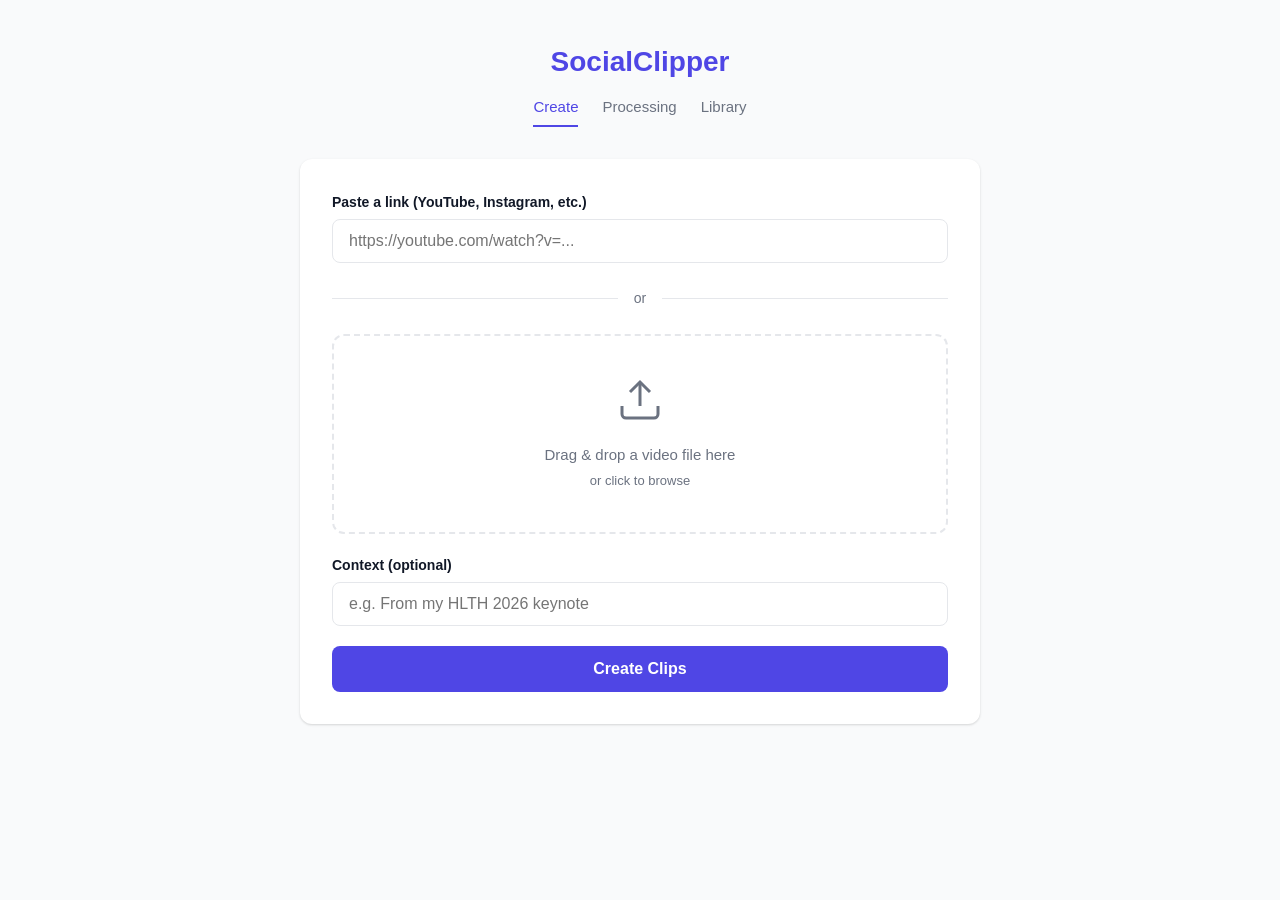
==== static/index.html @ 89638827 "Initial release of SocialClipper AI-powered video-to-social-clips pipeline: transcribe videos with M" ====
<!DOCTYPE html>
<html lang="en">
<head>
    <meta charset="UTF-8">
    <meta name="viewport" content="width=device-width, initial-scale=1.0">
    <title>SocialClipper</title>
    <link rel="stylesheet" href="/static/style.css">
    <link rel="icon" type="image/svg+xml" href="/static/favicon.svg">
</head>
<body>
    <div class="container">
        <!-- Header -->
        <header>
            <h1>SocialClipper</h1>
            <nav class="nav" id="main-nav">
                <a href="/" class="active">Create</a>
                <a href="/processing">Processing</a>
                <a href="/library">Library</a>
            </nav>
        </header>

        <!-- Input Section -->
        <section id="input-section" class="card">
            <form id="job-form">
                <!-- URL Input -->
                <div class="input-group">
                    <label for="url-input">Paste a link (YouTube, Instagram, etc.)</label>
                    <input type="text" id="url-input" name="url"
                           placeholder="https://youtube.com/watch?v=..."
                           autocomplete="off">
                </div>

                <div class="divider"><span>or</span></div>

                <!-- File Upload -->
                <div class="upload-area" id="upload-area">
                    <div class="upload-icon">
                        <svg width="48" height="48" viewBox="0 0 24 24" fill="none" stroke="currentColor" stroke-width="1.5">
                            <path d="M21 15v4a2 2 0 01-2 2H5a2 2 0 01-2-2v-4"/>
                            <polyline points="17 8 12 3 7 8"/>
                            <line x1="12" y1="3" x2="12" y2="15"/>
                        </svg>
                    </div>
                    <p>Drag & drop a video file here</p>
                    <p class="upload-hint">or click to browse</p>
                    <input type="file" id="file-input" accept="video/*" hidden>
                    <p id="file-name" class="file-name" hidden></p>
                </div>

                <!-- Context (optional) -->
                <div class="input-group">
                    <label for="context-input">Context (optional)</label>
                    <input type="text" id="context-input" name="context"
                           placeholder="e.g. From my HLTH 2026 keynote">
                </div>

                <!-- Submit -->
                <button type="submit" id="submit-btn" class="btn-primary">
                    Create Clips
                </button>
            </form>
        </section>

        <!-- Progress Section -->
        <section id="progress-section" class="card" hidden>
            <h2>Processing your video...</h2>
            <div class="progress-bar-container">
                <div class="progress-bar" id="progress-bar"></div>
            </div>
            <div id="progress-log" class="progress-log"></div>
        </section>

        <!-- Results Section -->
        <section id="results-section" hidden>
            <!-- Summary -->
            <div class="card" id="summary-card">
                <h2 id="result-title"></h2>
                <p id="result-summary"></p>
                <div id="result-themes" class="tags"></div>
                <a id="download-all-btn" class="btn-secondary" href="#" download>
                    Download All (ZIP)
                </a>
            </div>

            <!-- Clips -->
            <div id="clips-container"></div>
        </section>

        <!-- Error Section -->
        <section id="error-section" class="card error-card" hidden>
            <h2>Something went wrong</h2>
            <p id="error-message"></p>
            <button onclick="resetUI()" class="btn-secondary">Try Again</button>
        </section>
    </div>

    <script src="/static/app.js"></script>
    <script src="/static/nav-badge.js"></script>
</body>
</html>
---- static/style.css ----
/* ============================================================
   SocialClipper — Clean, minimal design
   ============================================================ */

:root {
    --primary: #4F46E5;
    --primary-hover: #4338CA;
    --bg: #F9FAFB;
    --card-bg: #FFFFFF;
    --text: #111827;
    --text-light: #6B7280;
    --border: #E5E7EB;
    --success: #059669;
    --error: #DC2626;
    --radius: 12px;
    --shadow: 0 1px 3px rgba(0,0,0,0.1), 0 1px 2px rgba(0,0,0,0.06);
}

* { box-sizing: border-box; margin: 0; padding: 0; }

body {
    font-family: -apple-system, BlinkMacSystemFont, "Segoe UI", Roboto, sans-serif;
    background: var(--bg);
    color: var(--text);
    line-height: 1.6;
    min-height: 100vh;
}

.container {
    max-width: 720px;
    margin: 0 auto;
    padding: 40px 20px 80px;
}

/* Header */
header {
    text-align: center;
    margin-bottom: 32px;
}

header h1 {
    font-size: 28px;
    font-weight: 700;
    color: var(--primary);
}

header .subtitle {
    color: var(--text-light);
    font-size: 16px;
    margin-top: 4px;
}

/* Nav */
.nav {
    display: flex;
    justify-content: center;
    gap: 24px;
    margin-top: 4px;
}
.nav a {
    color: var(--text-light);
    text-decoration: none;
    font-size: 15px;
    font-weight: 500;
    padding: 6px 0;
    border-bottom: 2px solid transparent;
    transition: all 0.15s;
}
.nav a:hover { color: var(--primary); }
.nav a.active {
    color: var(--primary);
    border-bottom-color: var(--primary);
}

/* Cards */
.card {
    background: var(--card-bg);
    border-radius: var(--radius);
    box-shadow: var(--shadow);
    padding: 32px;
    margin-bottom: 24px;
}

/* Input Group */
.input-group {
    margin-bottom: 20px;
}

.input-group label {
    display: block;
    font-size: 14px;
    font-weight: 600;
    color: var(--text);
    margin-bottom: 6px;
}

.input-group input[type="text"] {
    width: 100%;
    padding: 12px 16px;
    border: 1px solid var(--border);
    border-radius: 8px;
    font-size: 16px;
    color: var(--text);
    transition: border-color 0.15s;
}

.input-group input[type="text"]:focus {
    outline: none;
    border-color: var(--primary);
    box-shadow: 0 0 0 3px rgba(79, 70, 229, 0.1);
}

/* Divider */
.divider {
    display: flex;
    align-items: center;
    gap: 16px;
    margin: 24px 0;
    color: var(--text-light);
    font-size: 14px;
}

.divider::before, .divider::after {
    content: "";
    flex: 1;
    height: 1px;
    background: var(--border);
}

/* Upload Area */
.upload-area {
    border: 2px dashed var(--border);
    border-radius: var(--radius);
    padding: 40px 20px;
    text-align: center;
    cursor: pointer;
    transition: border-color 0.15s, background 0.15s;
    margin-bottom: 20px;
}

.upload-area:hover, .upload-area.dragover {
    border-color: var(--primary);
    background: rgba(79, 70, 229, 0.03);
}

.upload-area.has-file {
    border-color: var(--success);
    background: rgba(5, 150, 105, 0.03);
}

.upload-icon {
    color: var(--text-light);
    margin-bottom: 12px;
}

.upload-area p {
    color: var(--text-light);
    font-size: 15px;
}

.upload-hint {
    font-size: 13px !important;
    margin-top: 4px;
}

.file-name {
    font-weight: 600;
    color: var(--success) !important;
    margin-top: 8px;
}

/* Buttons */
.btn-primary {
    display: block;
    width: 100%;
    padding: 14px 24px;
    background: var(--primary);
    color: white;
    border: none;
    border-radius: 8px;
    font-size: 16px;
    font-weight: 600;
    cursor: pointer;
    transition: background 0.15s;
    margin-top: 8px;
}

.btn-primary:hover { background: var(--primary-hover); }
.btn-primary:disabled {
    opacity: 0.5;
    cursor: not-allowed;
}

.btn-secondary {
    display: inline-block;
    padding: 10px 20px;
    background: var(--bg);
    color: var(--text);
    border: 1px solid var(--border);
    border-radius: 8px;
    font-size: 14px;
    font-weight: 600;
    text-decoration: none;
    cursor: pointer;
    transition: background 0.15s;
}

.btn-secondary:hover { background: var(--border); }

.btn-copy {
    display: inline-flex;
    align-items: center;
    gap: 6px;
    padding: 8px 16px;
    background: var(--primary);
    color: white;
    border: none;
    border-radius: 6px;
    font-size: 13px;
    font-weight: 600;
    cursor: pointer;
    transition: background 0.15s;
}

.btn-copy:hover { background: var(--primary-hover); }
.btn-copy.copied {
    background: var(--success);
}

.btn-download-clip {
    display: inline-flex;
    align-items: center;
    gap: 6px;
    padding: 8px 16px;
    background: transparent;
    color: var(--primary);
    border: 1px solid var(--primary);
    border-radius: 6px;
    font-size: 13px;
    font-weight: 600;
    text-decoration: none;
    cursor: pointer;
    transition: all 0.15s;
}

.btn-download-clip:hover {
    background: rgba(79, 70, 229, 0.05);
}

/* Progress */
.progress-bar-container {
    width: 100%;
    height: 6px;
    background: var(--border);
    border-radius: 3px;
    overflow: hidden;
    margin: 16px 0;
}

.progress-bar {
    height: 100%;
    background: var(--primary);
    border-radius: 3px;
    width: 0%;
    transition: width 0.3s;
}

.progress-log {
    max-height: 200px;
    overflow-y: auto;
    font-size: 13px;
    color: var(--text-light);
    line-height: 1.8;
}

.progress-log p {
    padding: 2px 0;
}

.progress-log p:last-child {
    color: var(--text);
    font-weight: 500;
}

/* Tags */
.tags {
    display: flex;
    flex-wrap: wrap;
    gap: 8px;
    margin: 12px 0;
}

.tag {
    display: inline-block;
    padding: 4px 12px;
    background: rgba(79, 70, 229, 0.08);
    color: var(--primary);
    border-radius: 20px;
    font-size: 13px;
    font-weight: 500;
}

.tag.platform {
    background: rgba(5, 150, 105, 0.08);
    color: var(--success);
}

.tag.pillar {
    background: rgba(217, 119, 6, 0.08);
    color: #B45309;
}

/* Clip Card */
.clip-card {
    background: var(--card-bg);
    border-radius: var(--radius);
    box-shadow: var(--shadow);
    padding: 28px;
    margin-bottom: 20px;
}

.clip-card h3 {
    font-size: 18px;
    font-weight: 700;
    margin-bottom: 8px;
}

.clip-meta {
    display: flex;
    flex-wrap: wrap;
    gap: 8px;
    margin-bottom: 16px;
}

.clip-video {
    width: 100%;
    border-radius: 8px;
    margin-bottom: 16px;
    background: #000;
}

.draft-box {
    background: var(--bg);
    border: 1px solid var(--border);
    border-radius: 8px;
    padding: 16px;
    margin-bottom: 12px;
    white-space: pre-wrap;
    font-size: 14px;
    line-height: 1.7;
    color: var(--text);
}

.clip-actions {
    display: flex;
    gap: 10px;
    flex-wrap: wrap;
}

/* Error */
.error-card {
    border-left: 4px solid var(--error);
}

.error-card h2 { color: var(--error); }

#error-message {
    margin: 12px 0;
    color: var(--text-light);
}

/* Responsive */
@media (max-width: 600px) {
    .container { padding: 20px 16px 60px; }
    .card { padding: 24px 20px; }
    header h1 { font-size: 24px; }
}
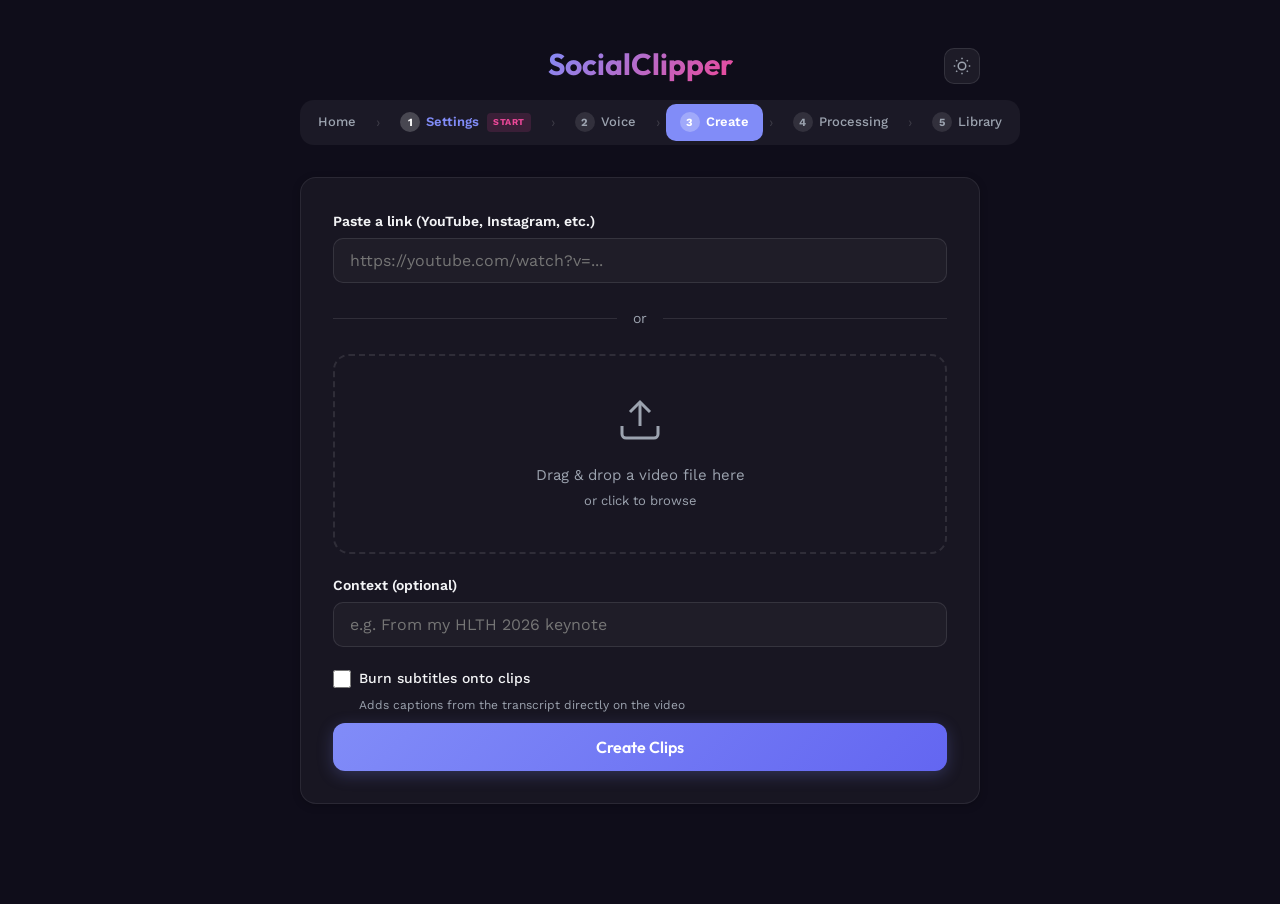
==== commit 742344f6: "Add voice strategy, settings UI, welcome page, and major UX improvements New features: - Voice Strat" ====
--- a/static/index.html
+++ b/static/index.html
@@ -11,13 +11,31 @@
     <div class="container">
         <!-- Header -->
         <header>
-            <h1>SocialClipper</h1>
+            <h1><a href="/welcome" style="color: var(--primary); text-decoration: none;">SocialClipper</a></h1>
             <nav class="nav" id="main-nav">
-                <a href="/" class="active">Create</a>
-                <a href="/processing">Processing</a>
-                <a href="/library">Library</a>
+                <div class="nav-item"><a href="/welcome" class="nav-link">Home</a></div>
+                <span class="nav-arrow">&#8250;</span>
+                <div class="nav-item"><a href="/settings" class="nav-link start-here"><span class="nav-number">1</span> Settings <span class="start-badge">Start</span></a></div>
+                <span class="nav-arrow">&#8250;</span>
+                <div class="nav-item"><a href="/voice" class="nav-link"><span class="nav-number">2</span> Voice</a></div>
+                <span class="nav-arrow">&#8250;</span>
+                <div class="nav-item"><a href="/create" class="nav-link active"><span class="nav-number">3</span> Create</a></div>
+                <span class="nav-arrow">&#8250;</span>
+                <div class="nav-item"><a href="/processing" class="nav-link"><span class="nav-number">4</span> Processing</a></div>
+                <span class="nav-arrow">&#8250;</span>
+                <div class="nav-item"><a href="/library" class="nav-link"><span class="nav-number">5</span> Library</a></div>
             </nav>
         </header>
+
+        <!-- API key banner (shown if not configured) -->
+        <div id="api-key-banner" class="voice-banner" style="border-color: rgba(220, 38, 38, 0.3); background: rgba(220, 38, 38, 0.05);" hidden>
+            <p>No API key configured. <a href="/settings" style="color: var(--error);">Add your Anthropic API key</a> in Settings before creating clips.</p>
+        </div>
+
+        <!-- Voice strategy banner (shown if not configured) -->
+        <div id="voice-banner" class="voice-banner" hidden>
+            <p>No voice strategy set up yet. <a href="/voice">Set up your voice</a> so we know what to look for in your videos.</p>
+        </div>
 
         <!-- Input Section -->
         <section id="input-section" class="card">
@@ -52,6 +70,17 @@
                     <label for="context-input">Context (optional)</label>
                     <input type="text" id="context-input" name="context"
                            placeholder="e.g. From my HLTH 2026 keynote">
+                </div>
+
+                <!-- Options -->
+                <div class="input-group" style="margin-bottom: 8px;">
+                    <label style="display: flex; align-items: center; gap: 8px; cursor: pointer; font-weight: 500;">
+                        <input type="checkbox" id="subtitles-input" name="subtitles" style="width: 18px; height: 18px; accent-color: var(--primary);">
+                        Burn subtitles onto clips
+                    </label>
+                    <p style="font-size: 12px; color: var(--text-light); margin-top: 4px; margin-left: 26px;">
+                        Adds captions from the transcript directly on the video
+                    </p>
                 </div>
 
                 <!-- Submit -->
@@ -95,6 +124,20 @@
     </div>
 
     <script src="/static/app.js"></script>
+    <script src="/static/theme.js"></script>
     <script src="/static/nav-badge.js"></script>
+    <script>
+    // Check if API key and voice strategy are configured
+    fetch("/api/settings/api-key").then(r => r.json()).then(data => {
+        if (!data.configured) {
+            document.getElementById("api-key-banner").hidden = false;
+        }
+    }).catch(() => {});
+    fetch("/api/voice").then(r => r.json()).then(data => {
+        if (data.is_default) {
+            document.getElementById("voice-banner").hidden = false;
+        }
+    }).catch(() => {});
+    </script>
 </body>
 </html>
--- a/static/style.css
+++ b/static/style.css
@@ -1,29 +1,57 @@
 /* ============================================================
-   SocialClipper — Clean, minimal design
+   SocialClipper — Creator Vibrant Design
+   Dark bg, indigo-to-pink gradient accents, Outfit headings
    ============================================================ */
 
+@import url('https://fonts.googleapis.com/css2?family=Outfit:wght@300;400;500;600;700&family=Work+Sans:wght@300;400;500;600;700&display=swap');
+
 :root {
-    --primary: #4F46E5;
-    --primary-hover: #4338CA;
-    --bg: #F9FAFB;
+    --primary: #818CF8;
+    --primary-hover: #6366F1;
+    --primary-rgb: 129, 140, 248;
+    --accent: #EC4899;
+    --bg: #0F0D1A;
+    --card-bg: rgba(255,255,255,0.04);
+    --card-border: rgba(255,255,255,0.08);
+    --text: #F3F4F6;
+    --text-light: #9CA3AF;
+    --border: rgba(255,255,255,0.1);
+    --success: #34D399;
+    --error: #F87171;
+    --radius: 16px;
+    --shadow: 0 2px 8px rgba(0,0,0,0.2);
+    --font-heading: 'Outfit', sans-serif;
+    --font-body: 'Work Sans', -apple-system, BlinkMacSystemFont, sans-serif;
+}
+
+:root[data-theme="light"] {
+    --primary: #6366F1;
+    --primary-hover: #4F46E5;
+    --primary-rgb: 99, 102, 241;
+    --accent: #EC4899;
+    --bg: #F5F3FF;
     --card-bg: #FFFFFF;
-    --text: #111827;
+    --card-border: #E5E7EB;
+    --text: #1E1B4B;
     --text-light: #6B7280;
     --border: #E5E7EB;
     --success: #059669;
     --error: #DC2626;
-    --radius: 12px;
-    --shadow: 0 1px 3px rgba(0,0,0,0.1), 0 1px 2px rgba(0,0,0,0.06);
+    --shadow: 0 1px 3px rgba(0,0,0,0.08), 0 1px 2px rgba(0,0,0,0.04);
 }
 
 * { box-sizing: border-box; margin: 0; padding: 0; }
 
 body {
-    font-family: -apple-system, BlinkMacSystemFont, "Segoe UI", Roboto, sans-serif;
+    font-family: var(--font-body);
     background: var(--bg);
     color: var(--text);
     line-height: 1.6;
     min-height: 100vh;
+}
+
+h1, h2, h3, h4 {
+    font-family: var(--font-heading);
 }
 
 .container {
@@ -36,12 +64,21 @@
 header {
     text-align: center;
     margin-bottom: 32px;
+    position: relative;
 }
 
 header h1 {
-    font-size: 28px;
+    font-family: var(--font-heading);
+    font-size: 30px;
     font-weight: 700;
-    color: var(--primary);
+}
+
+header h1 a {
+    text-decoration: none;
+    background: linear-gradient(135deg, var(--primary), var(--accent));
+    -webkit-background-clip: text;
+    -webkit-text-fill-color: transparent;
+    background-clip: text;
 }
 
 header .subtitle {
@@ -50,35 +87,112 @@
     margin-top: 4px;
 }
 
-/* Nav */
+/* Nav — pill style */
 .nav {
     display: flex;
     justify-content: center;
-    gap: 24px;
-    margin-top: 4px;
-}
-.nav a {
+    align-items: center;
+    gap: 4px;
+    margin-top: 12px;
+    background: rgba(255,255,255,0.05);
+    border-radius: 14px;
+    padding: 4px;
+    width: fit-content;
+    margin-left: auto;
+    margin-right: auto;
+}
+:root[data-theme="light"] .nav {
+    background: rgba(99,102,241,0.06);
+}
+.nav-item {
+    display: flex;
+    align-items: center;
+}
+.nav-link {
+    display: flex;
+    align-items: center;
+    gap: 6px;
     color: var(--text-light);
     text-decoration: none;
-    font-size: 15px;
+    font-size: 13px;
     font-weight: 500;
-    padding: 6px 0;
-    border-bottom: 2px solid transparent;
+    padding: 8px 14px;
+    border-radius: 10px;
     transition: all 0.15s;
-}
-.nav a:hover { color: var(--primary); }
-.nav a.active {
+    white-space: nowrap;
+}
+.nav-link:hover { color: var(--text); background: rgba(255,255,255,0.05); }
+:root[data-theme="light"] .nav-link:hover { background: rgba(99,102,241,0.06); }
+.nav-link.active {
+    color: white;
+    background: var(--primary);
+    font-weight: 600;
+}
+.nav-link.start-here {
     color: var(--primary);
-    border-bottom-color: var(--primary);
+    font-weight: 600;
+}
+.nav-link.active.start-here {
+    color: white;
+}
+.nav-number {
+    display: inline-flex;
+    align-items: center;
+    justify-content: center;
+    width: 20px;
+    height: 20px;
+    border-radius: 50%;
+    background: rgba(255,255,255,0.1);
+    color: var(--text-light);
+    font-size: 11px;
+    font-weight: 700;
+    flex-shrink: 0;
+}
+:root[data-theme="light"] .nav-number {
+    background: rgba(99,102,241,0.1);
+}
+.nav-link.active .nav-number,
+.nav-link.start-here .nav-number {
+    background: rgba(255,255,255,0.2);
+    color: white;
+}
+.nav-link.active .nav-number {
+    background: rgba(255,255,255,0.25);
+}
+.nav-arrow {
+    color: rgba(255,255,255,0.15);
+    font-size: 14px;
+    margin: 0 2px;
+    user-select: none;
+}
+:root[data-theme="light"] .nav-arrow { color: rgba(99,102,241,0.2); }
+.start-badge {
+    font-size: 9px;
+    font-weight: 700;
+    text-transform: uppercase;
+    letter-spacing: 0.5px;
+    color: var(--accent);
+    background: rgba(236,72,153,0.15);
+    padding: 2px 6px;
+    border-radius: 4px;
+    margin-left: 2px;
+}
+
+@media (max-width: 600px) {
+    .nav { flex-wrap: wrap; gap: 4px; padding: 4px; }
+    .nav-arrow { display: none; }
+    .start-badge { display: none; }
+    .nav-link { font-size: 12px; padding: 6px 10px; }
 }
 
 /* Cards */
 .card {
     background: var(--card-bg);
+    border: 1px solid var(--card-border);
     border-radius: var(--radius);
     box-shadow: var(--shadow);
     padding: 32px;
-    margin-bottom: 24px;
+    margin-bottom: 20px;
 }
 
 /* Input Group */
@@ -94,20 +208,28 @@
     margin-bottom: 6px;
 }
 
-.input-group input[type="text"] {
+.input-group input[type="text"],
+.input-group input[type="password"] {
     width: 100%;
     padding: 12px 16px;
     border: 1px solid var(--border);
-    border-radius: 8px;
+    border-radius: 10px;
     font-size: 16px;
-    color: var(--text);
+    font-family: var(--font-body);
+    color: var(--text);
+    background: rgba(255,255,255,0.03);
     transition: border-color 0.15s;
 }
-
-.input-group input[type="text"]:focus {
+:root[data-theme="light"] .input-group input[type="text"],
+:root[data-theme="light"] .input-group input[type="password"] {
+    background: white;
+}
+
+.input-group input[type="text"]:focus,
+.input-group input[type="password"]:focus {
     outline: none;
     border-color: var(--primary);
-    box-shadow: 0 0 0 3px rgba(79, 70, 229, 0.1);
+    box-shadow: 0 0 0 3px rgba(var(--primary-rgb), 0.15);
 }
 
 /* Divider */
@@ -140,12 +262,12 @@
 
 .upload-area:hover, .upload-area.dragover {
     border-color: var(--primary);
-    background: rgba(79, 70, 229, 0.03);
+    background: rgba(var(--primary-rgb), 0.05);
 }
 
 .upload-area.has-file {
     border-color: var(--success);
-    background: rgba(5, 150, 105, 0.03);
+    background: rgba(52, 211, 153, 0.05);
 }
 
 .upload-icon {
@@ -174,38 +296,45 @@
     display: block;
     width: 100%;
     padding: 14px 24px;
-    background: var(--primary);
+    background: linear-gradient(135deg, var(--primary), #6366F1);
     color: white;
     border: none;
-    border-radius: 8px;
+    border-radius: 12px;
     font-size: 16px;
     font-weight: 600;
+    font-family: var(--font-heading);
     cursor: pointer;
-    transition: background 0.15s;
+    transition: transform 0.1s, box-shadow 0.2s;
     margin-top: 8px;
-}
-
-.btn-primary:hover { background: var(--primary-hover); }
+    box-shadow: 0 4px 16px rgba(var(--primary-rgb), 0.25);
+}
+
+.btn-primary:hover {
+    transform: translateY(-1px);
+    box-shadow: 0 6px 24px rgba(var(--primary-rgb), 0.35);
+}
 .btn-primary:disabled {
     opacity: 0.5;
     cursor: not-allowed;
+    transform: none;
 }
 
 .btn-secondary {
     display: inline-block;
     padding: 10px 20px;
-    background: var(--bg);
+    background: rgba(255,255,255,0.05);
     color: var(--text);
     border: 1px solid var(--border);
-    border-radius: 8px;
+    border-radius: 10px;
     font-size: 14px;
     font-weight: 600;
     text-decoration: none;
     cursor: pointer;
-    transition: background 0.15s;
-}
-
-.btn-secondary:hover { background: var(--border); }
+    transition: all 0.15s;
+}
+:root[data-theme="light"] .btn-secondary { background: white; }
+
+.btn-secondary:hover { background: rgba(255,255,255,0.08); border-color: var(--primary); color: var(--primary); }
 
 .btn-copy {
     display: inline-flex;
@@ -215,11 +344,11 @@
     background: var(--primary);
     color: white;
     border: none;
-    border-radius: 6px;
+    border-radius: 8px;
     font-size: 13px;
     font-weight: 600;
     cursor: pointer;
-    transition: background 0.15s;
+    transition: all 0.15s;
 }
 
 .btn-copy:hover { background: var(--primary-hover); }
@@ -234,8 +363,8 @@
     padding: 8px 16px;
     background: transparent;
     color: var(--primary);
-    border: 1px solid var(--primary);
-    border-radius: 6px;
+    border: 1px solid rgba(var(--primary-rgb), 0.3);
+    border-radius: 8px;
     font-size: 13px;
     font-weight: 600;
     text-decoration: none;
@@ -244,7 +373,8 @@
 }
 
 .btn-download-clip:hover {
-    background: rgba(79, 70, 229, 0.05);
+    background: rgba(var(--primary-rgb), 0.08);
+    border-color: var(--primary);
 }
 
 /* Progress */
@@ -259,7 +389,7 @@
 
 .progress-bar {
     height: 100%;
-    background: var(--primary);
+    background: linear-gradient(90deg, var(--primary), var(--accent));
     border-radius: 3px;
     width: 0%;
     transition: width 0.3s;
@@ -293,7 +423,7 @@
 .tag {
     display: inline-block;
     padding: 4px 12px;
-    background: rgba(79, 70, 229, 0.08);
+    background: rgba(var(--primary-rgb), 0.12);
     color: var(--primary);
     border-radius: 20px;
     font-size: 13px;
@@ -301,18 +431,19 @@
 }
 
 .tag.platform {
-    background: rgba(5, 150, 105, 0.08);
+    background: rgba(52, 211, 153, 0.12);
     color: var(--success);
 }
 
 .tag.pillar {
-    background: rgba(217, 119, 6, 0.08);
-    color: #B45309;
+    background: rgba(236, 72, 153, 0.12);
+    color: var(--accent);
 }
 
 /* Clip Card */
 .clip-card {
     background: var(--card-bg);
+    border: 1px solid var(--card-border);
     border-radius: var(--radius);
     box-shadow: var(--shadow);
     padding: 28px;
@@ -320,6 +451,7 @@
 }
 
 .clip-card h3 {
+    font-family: var(--font-heading);
     font-size: 18px;
     font-weight: 700;
     margin-bottom: 8px;
@@ -334,15 +466,15 @@
 
 .clip-video {
     width: 100%;
-    border-radius: 8px;
+    border-radius: 10px;
     margin-bottom: 16px;
     background: #000;
 }
 
 .draft-box {
-    background: var(--bg);
+    background: rgba(255,255,255,0.02);
     border: 1px solid var(--border);
-    border-radius: 8px;
+    border-radius: 10px;
     padding: 16px;
     margin-bottom: 12px;
     white-space: pre-wrap;
@@ -350,6 +482,7 @@
     line-height: 1.7;
     color: var(--text);
 }
+:root[data-theme="light"] .draft-box { background: #F9FAFB; }
 
 .clip-actions {
     display: flex;
@@ -367,6 +500,52 @@
 #error-message {
     margin: 12px 0;
     color: var(--text-light);
+}
+
+/* Voice banner */
+.voice-banner {
+    background: rgba(var(--primary-rgb), 0.08);
+    border: 1px solid rgba(var(--primary-rgb), 0.15);
+    border-radius: var(--radius);
+    padding: 14px 20px;
+    margin-bottom: 20px;
+    font-size: 14px;
+    color: var(--text);
+}
+
+.voice-banner a {
+    color: var(--primary);
+    font-weight: 600;
+    text-decoration: none;
+}
+
+.voice-banner a:hover {
+    text-decoration: underline;
+}
+
+/* Theme toggle */
+.theme-toggle {
+    position: absolute;
+    top: 8px;
+    right: 0;
+    background: rgba(255,255,255,0.06);
+    border: 1px solid rgba(255,255,255,0.1);
+    border-radius: 10px;
+    padding: 8px;
+    cursor: pointer;
+    color: var(--text-light);
+    transition: all 0.15s;
+    display: flex;
+    align-items: center;
+    justify-content: center;
+}
+:root[data-theme="light"] .theme-toggle {
+    background: rgba(99,102,241,0.06);
+    border-color: rgba(99,102,241,0.15);
+}
+.theme-toggle:hover {
+    color: var(--text);
+    background: rgba(255,255,255,0.1);
 }
 
 /* Responsive */
@@ -374,4 +553,5 @@
     .container { padding: 20px 16px 60px; }
     .card { padding: 24px 20px; }
     header h1 { font-size: 24px; }
-}
+    .theme-toggle { top: 4px; right: -4px; }
+}
